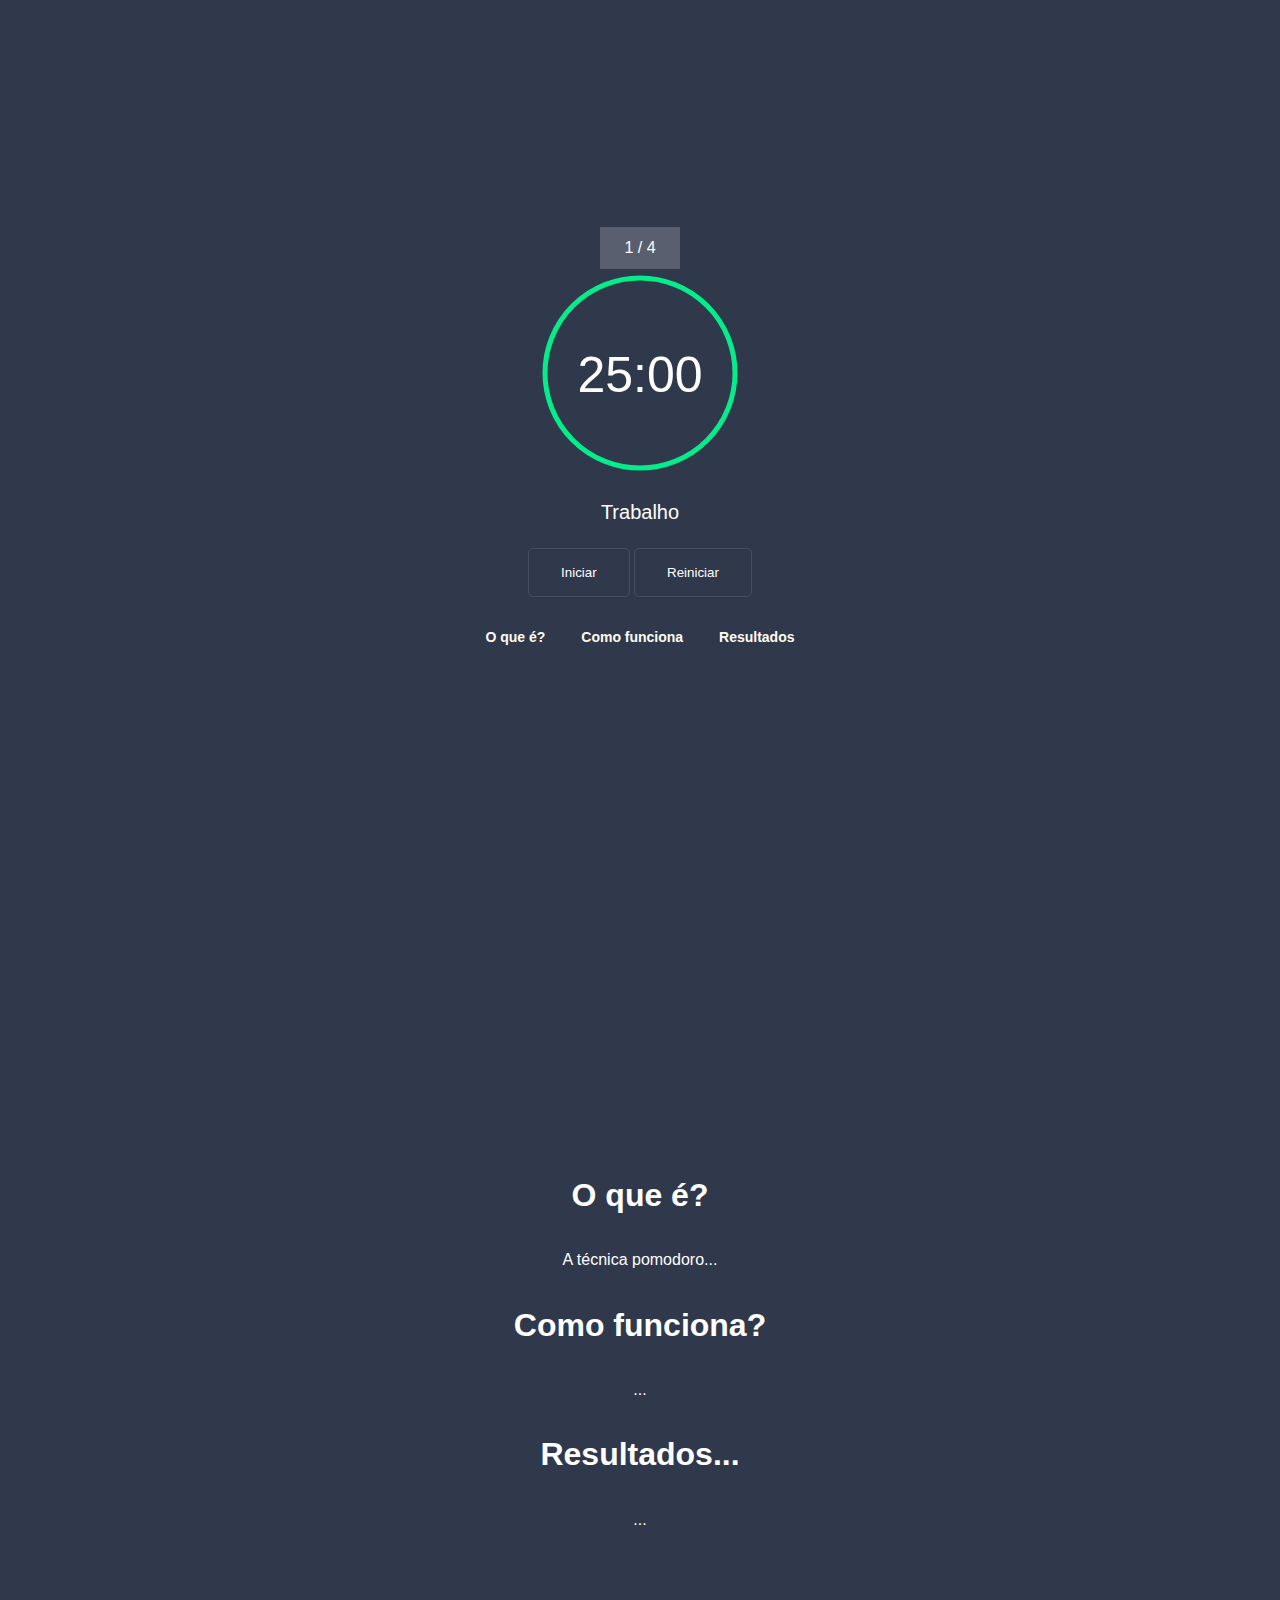
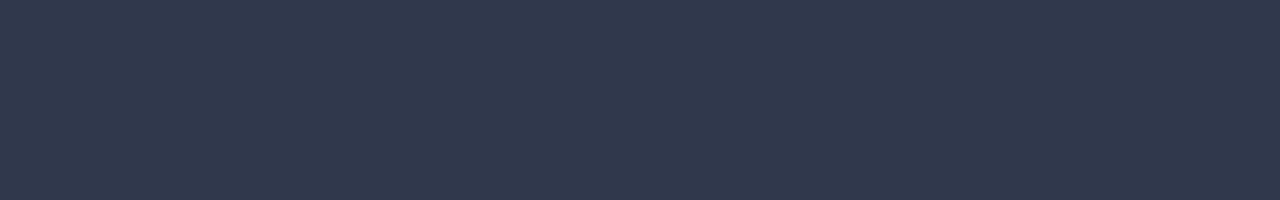
==== index.html @ da71a8ee "v1" ====
<!DOCTYPE html>
<head>
    <link rel="stylesheet" href="styles.css">
    <title>Pomodoro JS - by joaoxfernando</title>
</head>
<body>
    <div class="main">
        <div class="turns"></div>
        <div class="time-container">    
            <svg width="200" height="200" class="circle-container">
                <circle class="circle" />
                <circle class="background-circle" />
            </svg>
            <div class="time"></div>
        </div> <!-- time-container -->
        <div class="time-mode"></div>
        <div>
            <button class="timer-control">Iniciar</button>
            <button class="reset-button">Reiniciar</button>
        </div>
        <div class="links">
            <a href="#o-que-é">O que é?</a>
            <a href="#como-funciona">Como funciona</a>
            <a href="#resultados">Resultados</a>
        </div>
    </div>  <!-- main -->

    <script src="scripts.js"></script>
    <div class="ads">
        <section>
            <span></span>
        </section>
    </div> <!-- ads -->

    <div class="content">
        <h1 id="o-que-é">O que é?</h1>
        <p>A técnica pomodoro...</p>
        <h1 id="como-funciona">Como funciona?</h1>
        <p> ... </p>
        <h1 id="resultados">Resultados...</h1>
        <p> ... </p>  
    
    </div> <!-- content -->
</body>
</html>
---- styles.css ----
:root {
    --timer-color: #05ec8b;
}

html, body {
    height: 100%;
}

body {
    margin: 0;
    font-family: Arial, Helvetica, sans-serif;
    background-color: #30384c;
    color: white;
}

button {
    padding: 16px 32px;
    background-color: transparent;
    border: 1px solid rgba(255, 255, 255, 0.1);
    color: white;
    border-radius: 5px;
    cursor: pointer;
}

button:hover {
    opacity: .8;
}

.main, .content {
    display: flex;
    flex-flow: column;
    justify-content: center;
    align-items: center;
    height: 100%
}

.turns {
    background-color: rgba(255, 255, 255, 0.2);
    padding: 12px 24px;
    border: 5px;
    margin: 4px;
}

.time-container {
    position: relative;

}

.time {
    position: absolute;
    top: 50%;
    left: 50%;
    transform: translate(-50%, -50%);
    font-size: 50px;
}

.time-mode {
    padding: 24px;
    font-size: 20px;
}

.circle-container{
    transform: rotate(-90deg);

}

.background-circle, .circle {
    r: 95;
    cx: 100;
    cy: 100;
    fill: none;
}

.background-circle {
    stroke: (rgba(255, 255, 255, 0.5)); 
    stroke-width: 5;
}

.links {
    margin: 24px;
    padding: 8px;
    font-size: 14px;
    font-weight: bolder;
}

.links a {
    margin: 16px;
    color: #fffcee;
    text-decoration: none;
}

.links a:hover {
    color:rgba(255, 255, 255, 0.5);
    cursor: default;
}

.circle{
    stroke: var(--timer-color);
    stroke-width: 5;
    stroke-dasharray: 597;
    stroke-dashoffset: var(--dash-offset, 0);
    transition: stroke-dashoffset 1s linear;
}
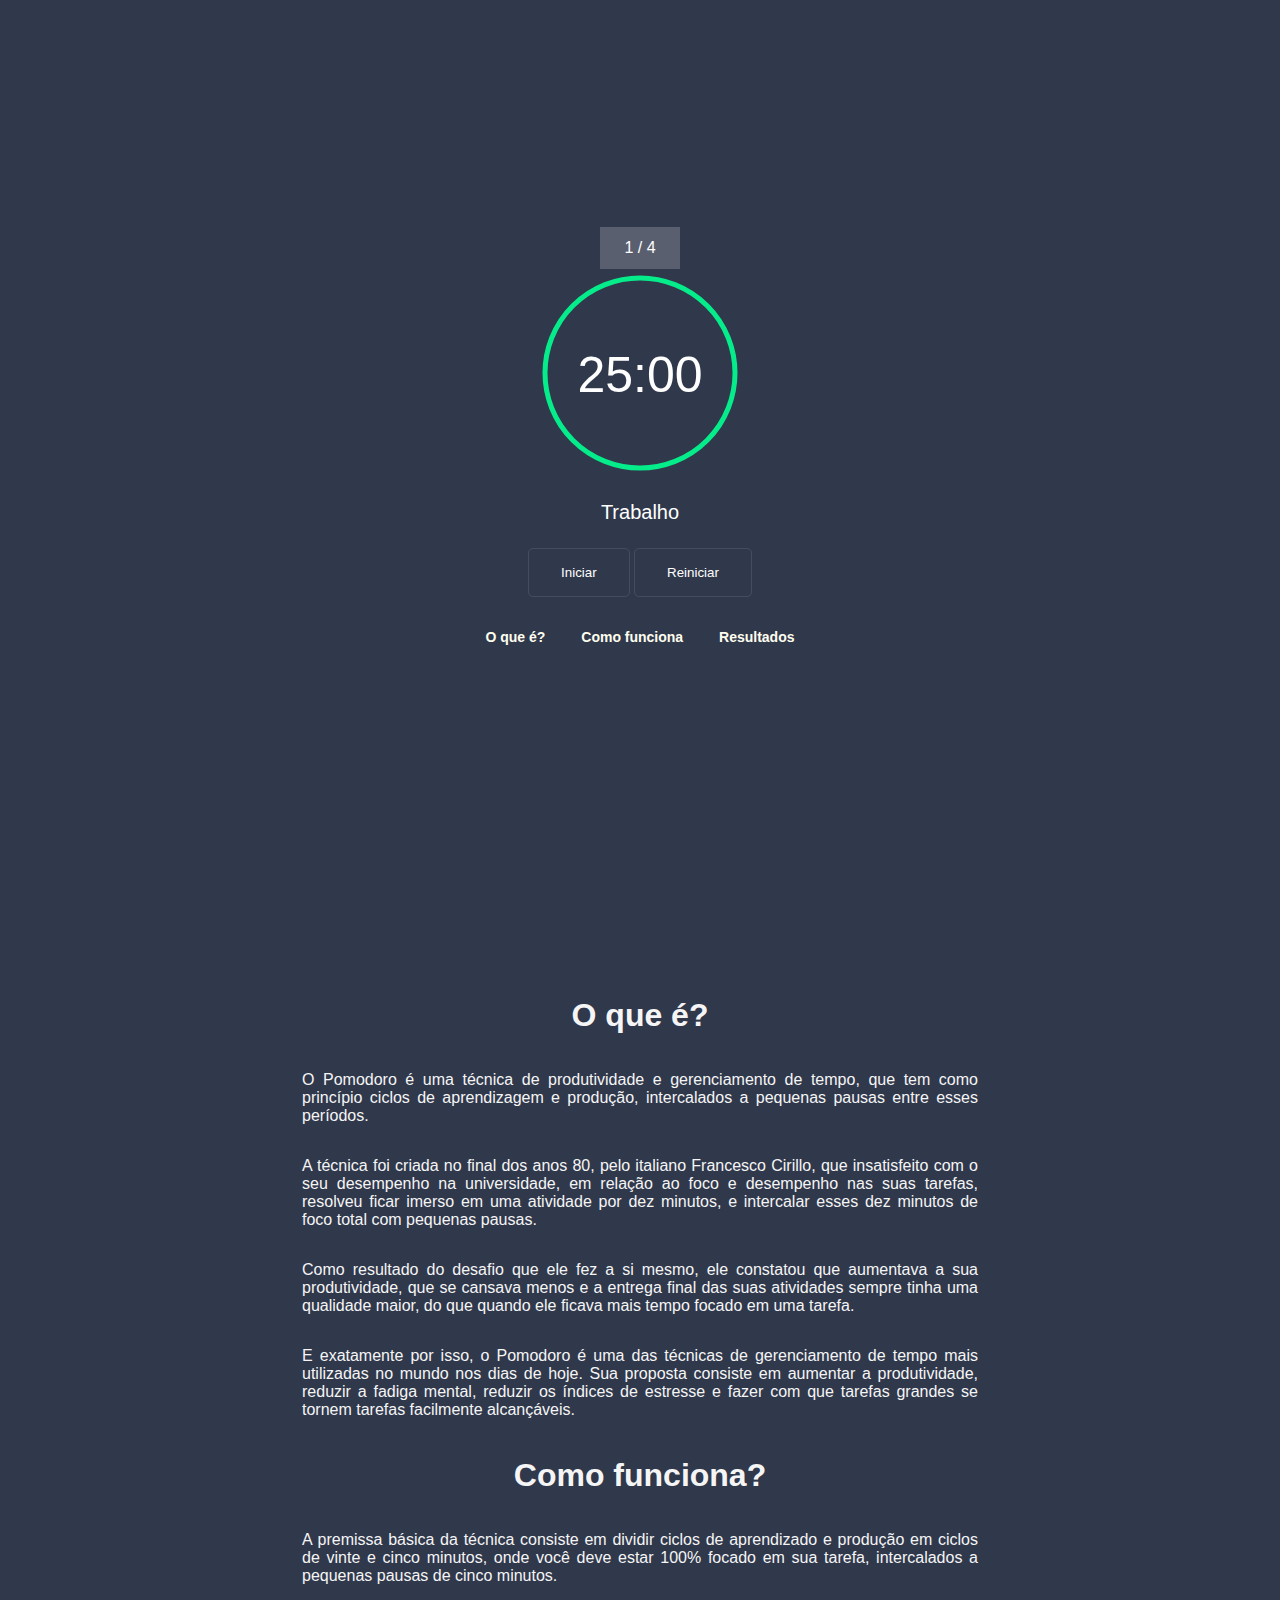
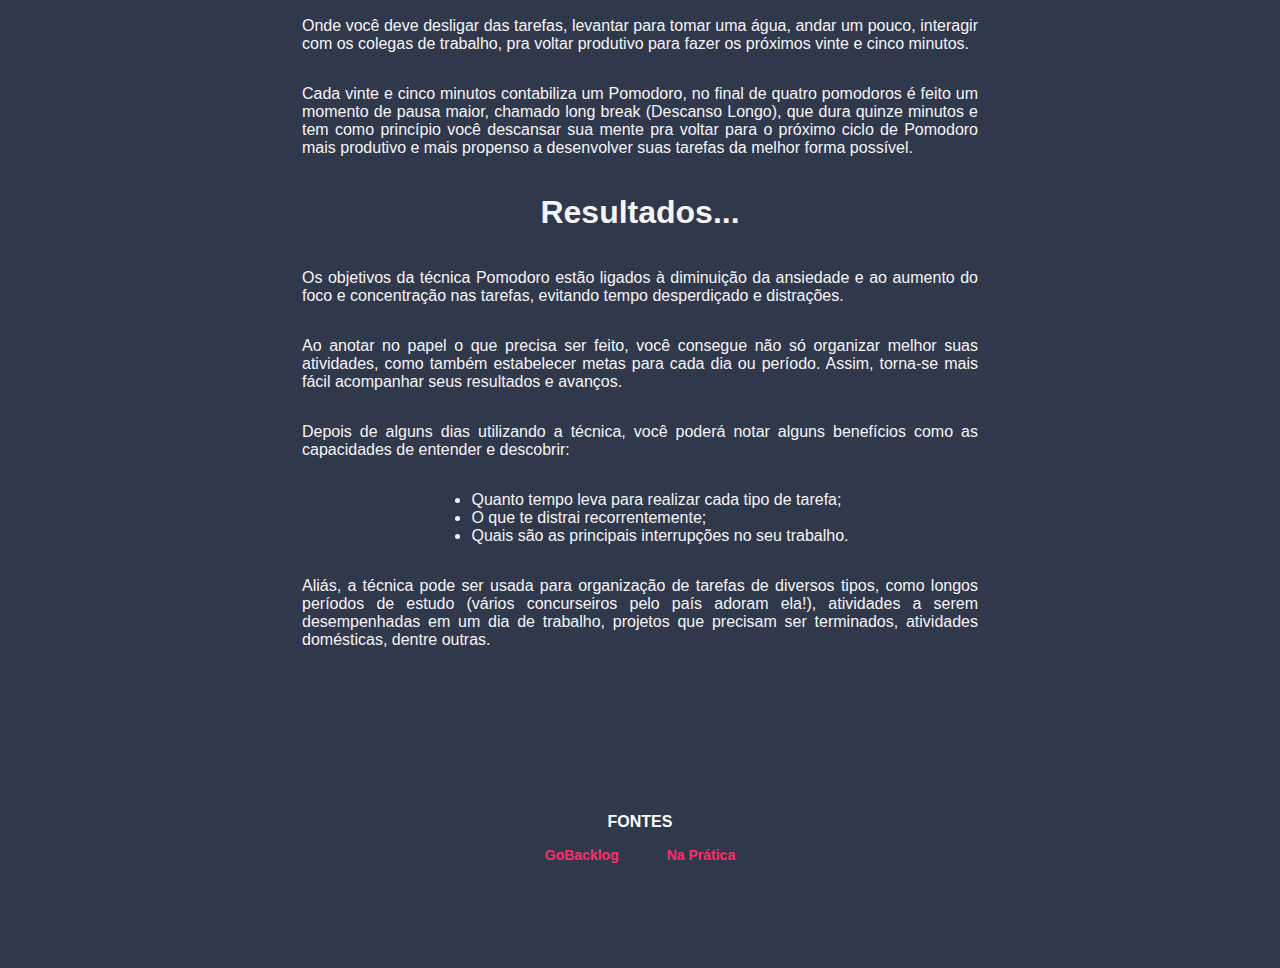
==== commit 9723c87b: "Informações adicionais" ====
--- a/index.html
+++ b/index.html
@@ -34,12 +34,36 @@
 
     <div class="content">
         <h1 id="o-que-é">O que é?</h1>
-        <p>A técnica pomodoro...</p>
+        <p>O Pomodoro é uma técnica de produtividade e gerenciamento de tempo, que tem como princípio ciclos de aprendizagem e produção, intercalados a pequenas pausas entre esses períodos.</p>
+
+        <p>A técnica foi criada no final dos anos 80, pelo italiano Francesco Cirillo, que insatisfeito com o seu desempenho na universidade, em relação ao foco e desempenho nas suas tarefas, resolveu ficar imerso em uma atividade por dez minutos, e intercalar esses dez minutos de foco total com pequenas pausas.</p>
+            
+        <p>Como resultado do desafio que ele fez a si mesmo, ele constatou que aumentava a sua produtividade, que se cansava menos e a entrega final das suas atividades sempre tinha uma qualidade maior, do que quando ele ficava mais tempo focado em uma tarefa.</p>
+            
+        <p>E exatamente por isso, o Pomodoro é uma das técnicas de gerenciamento de tempo mais utilizadas no mundo nos dias de hoje. Sua proposta consiste em aumentar a produtividade, reduzir a fadiga mental, reduzir os índices de estresse e fazer com que tarefas grandes se tornem tarefas facilmente alcançáveis.</p>
+
         <h1 id="como-funciona">Como funciona?</h1>
-        <p> ... </p>
+        <p>A premissa básica da técnica consiste em dividir ciclos de aprendizado e produção em ciclos de vinte e cinco minutos, onde você deve estar 100% focado em sua tarefa, intercalados a pequenas pausas de cinco minutos. </p>
+        <p>Onde você deve desligar das tarefas, levantar para tomar uma água, andar um pouco, interagir com os colegas de trabalho, pra voltar produtivo para fazer os próximos vinte e cinco minutos.</p>
+        <p>Cada vinte e cinco minutos contabiliza um Pomodoro, no final de quatro pomodoros é feito um momento de pausa maior, chamado long break (Descanso Longo), que dura quinze minutos e tem como princípio você descansar sua mente pra voltar para o próximo ciclo de Pomodoro mais produtivo e mais propenso a desenvolver suas tarefas da melhor forma possível.</p>
+
         <h1 id="resultados">Resultados...</h1>
-        <p> ... </p>  
-    
+        <p>Os objetivos da técnica Pomodoro estão ligados à diminuição da ansiedade e ao aumento do foco e concentração nas tarefas, evitando tempo desperdiçado e distrações.</p>  
+        <p>Ao anotar no papel o que precisa ser feito, você consegue não só organizar melhor suas atividades, como também estabelecer metas para cada dia ou período. Assim, torna-se mais fácil acompanhar seus resultados e avanços. </p>
+        <p>Depois de alguns dias utilizando a técnica, você poderá notar alguns benefícios como as capacidades de entender e descobrir:</p>
+        <ul>
+            <li>Quanto tempo leva para realizar cada tipo de tarefa;</li>
+            <li>O que te distrai recorrentemente;</li>
+            <li>Quais são as principais interrupções no seu trabalho.</li>
+        </ul>
+        <p>Aliás, a técnica pode ser usada para organização de tarefas de diversos tipos, como longos períodos de estudo (vários concurseiros pelo país adoram ela!), atividades a serem desempenhadas em um dia de trabalho, projetos que precisam ser terminados, atividades domésticas, dentre outras.</p>
     </div> <!-- content -->
+    <footer>
+        <p>FONTES</p>
+        <div class="links">
+            <a href="https://gobacklog.com/blog/tecnica-pomodoro/" target="_blank">GoBacklog</a>
+            <a href="https://www.napratica.org.br/pomodoro/" target="_blank">Na Prática</a>
+        </div><!-- links -->
+    </footer>
 </body>
 </html>--- a/styles.css
+++ b/styles.css
@@ -31,7 +31,40 @@
     flex-flow: column;
     justify-content: center;
     align-items: center;
-    height: 100%
+    height: 100%;
+}
+
+.content {
+    text-align: justify;
+    margin: 0 32px;
+    padding: 270px;
+    color: whitesmoke;
+}
+
+footer {
+    margin: 16px;
+    padding-top: 32px;
+    height: 20%;
+    display: flex;
+    flex-direction: column;
+    justify-content: center;
+    align-items: center;
+}
+footer p {
+    padding: -8px;
+    margin: -32px;
+    font-weight: bold;
+}
+
+footer div {
+    display: flex;
+    flex-flow: row nowrap;
+    column-gap: 16px;
+    justify-content: center;
+    align-items: center;
+    margin: 0;
+    padding-top: 0;
+
 }
 
 .turns {
@@ -85,13 +118,25 @@
 
 .links a {
     margin: 16px;
-    color: #fffcee;
+    color: #fffeee;
     text-decoration: none;
+
 }
 
 .links a:hover {
     color:rgba(255, 255, 255, 0.5);
     cursor: default;
+}
+
+
+footer .links a {
+    margin: 16px;
+    color: #FE2E64;
+    text-decoration: none;
+}
+
+footer .links a:hover {
+    color:  #FA5858;
 }
 
 .circle{
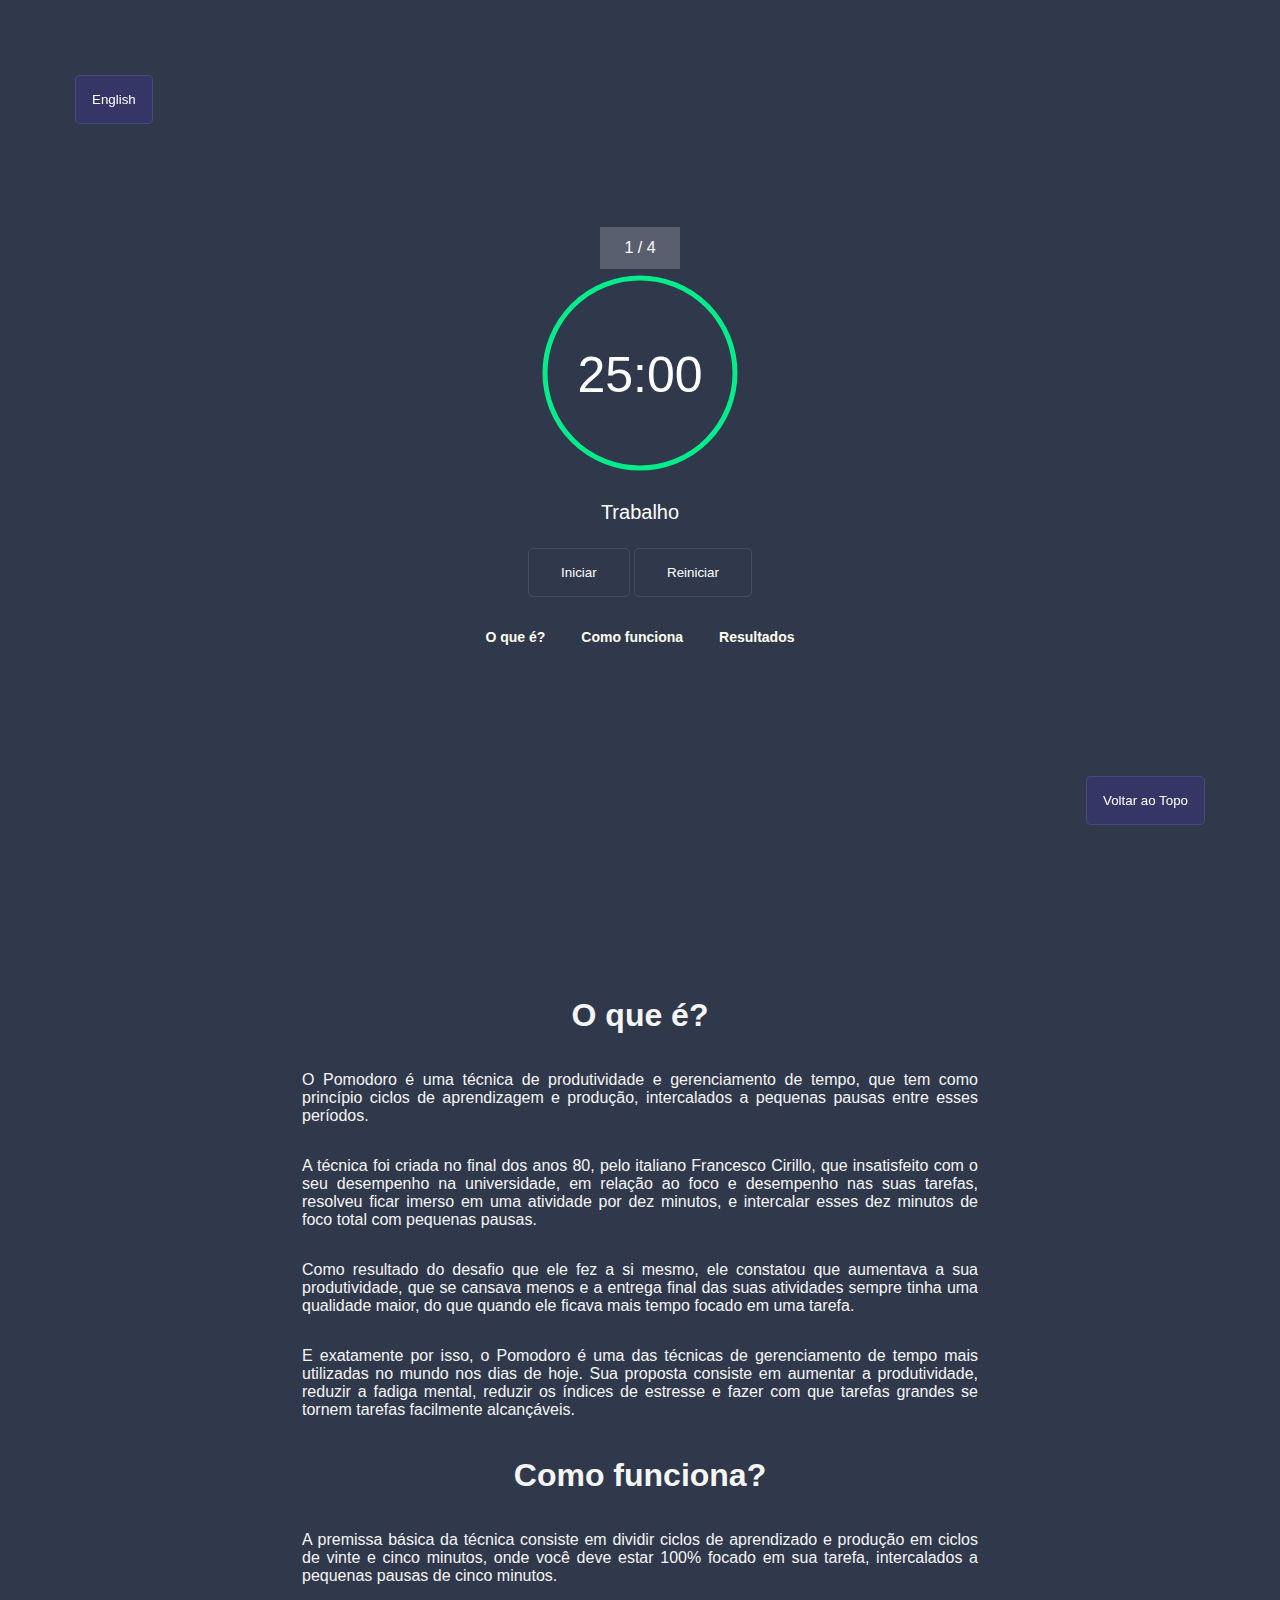
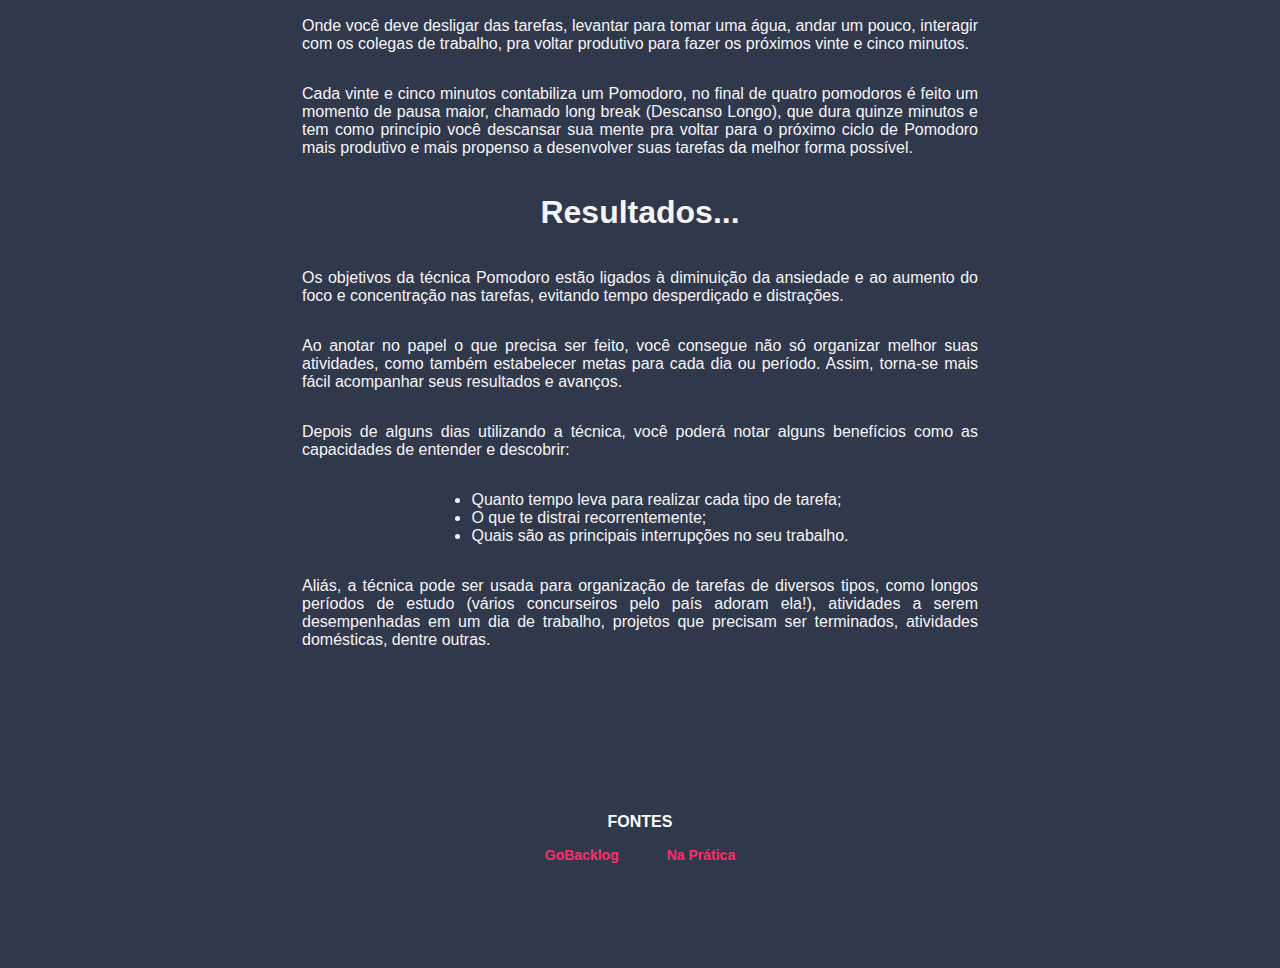
==== commit 4b381b41: "English version" ====
--- a/index.html
+++ b/index.html
@@ -1,9 +1,11 @@
 <!DOCTYPE html>
 <head>
     <link rel="stylesheet" href="styles.css">
-    <title>Pomodoro JS - by joaoxfernando</title>
+    <title>Temporizador Pomodoro</title>
+    <meta name="description" content="Um temporizador Pomodoro para que você tenha mais eficiência e resultados em suas atividades/estudos.">
 </head>
 <body>
+    <script src="scripts.js" defer></script>
     <div class="main">
         <div class="turns"></div>
         <div class="time-container">    
@@ -25,7 +27,6 @@
         </div>
     </div>  <!-- main -->
 
-    <script src="scripts.js"></script>
     <div class="ads">
         <section>
             <span></span>
@@ -65,5 +66,8 @@
             <a href="https://www.napratica.org.br/pomodoro/" target="_blank">Na Prática</a>
         </div><!-- links -->
     </footer>
+    <button id="language"><a href="index-en.html">English</a></button>
+    <button id="back-top">Voltar ao Topo</button>
+    <script>    </script>
 </body>
 </html>--- a/styles.css
+++ b/styles.css
@@ -22,8 +22,39 @@
     cursor: pointer;
 }
 
+#back-top {
+    position: fixed;
+    padding: 16px;
+    bottom: 75px;
+    right: 75px;
+    background-color: rgba(71, 49, 180, 0.25);
+}
+
 button:hover {
     opacity: .8;
+}
+
+#back-top:hover {
+    opacity: 0.5;
+    
+}
+
+#language {
+    position: fixed;
+    padding: 16px;
+    top: 75px;
+    left: 75px;
+    background-color: rgba(71, 49, 180, 0.25);
+    color: white;
+}
+
+#language a {
+    color: white;
+    text-decoration: none;
+}
+
+#language:hover{
+    opacity: 0.8;
 }
 
 .main, .content {
@@ -40,6 +71,8 @@
     padding: 270px;
     color: whitesmoke;
 }
+
+
 
 footer {
     margin: 16px;
